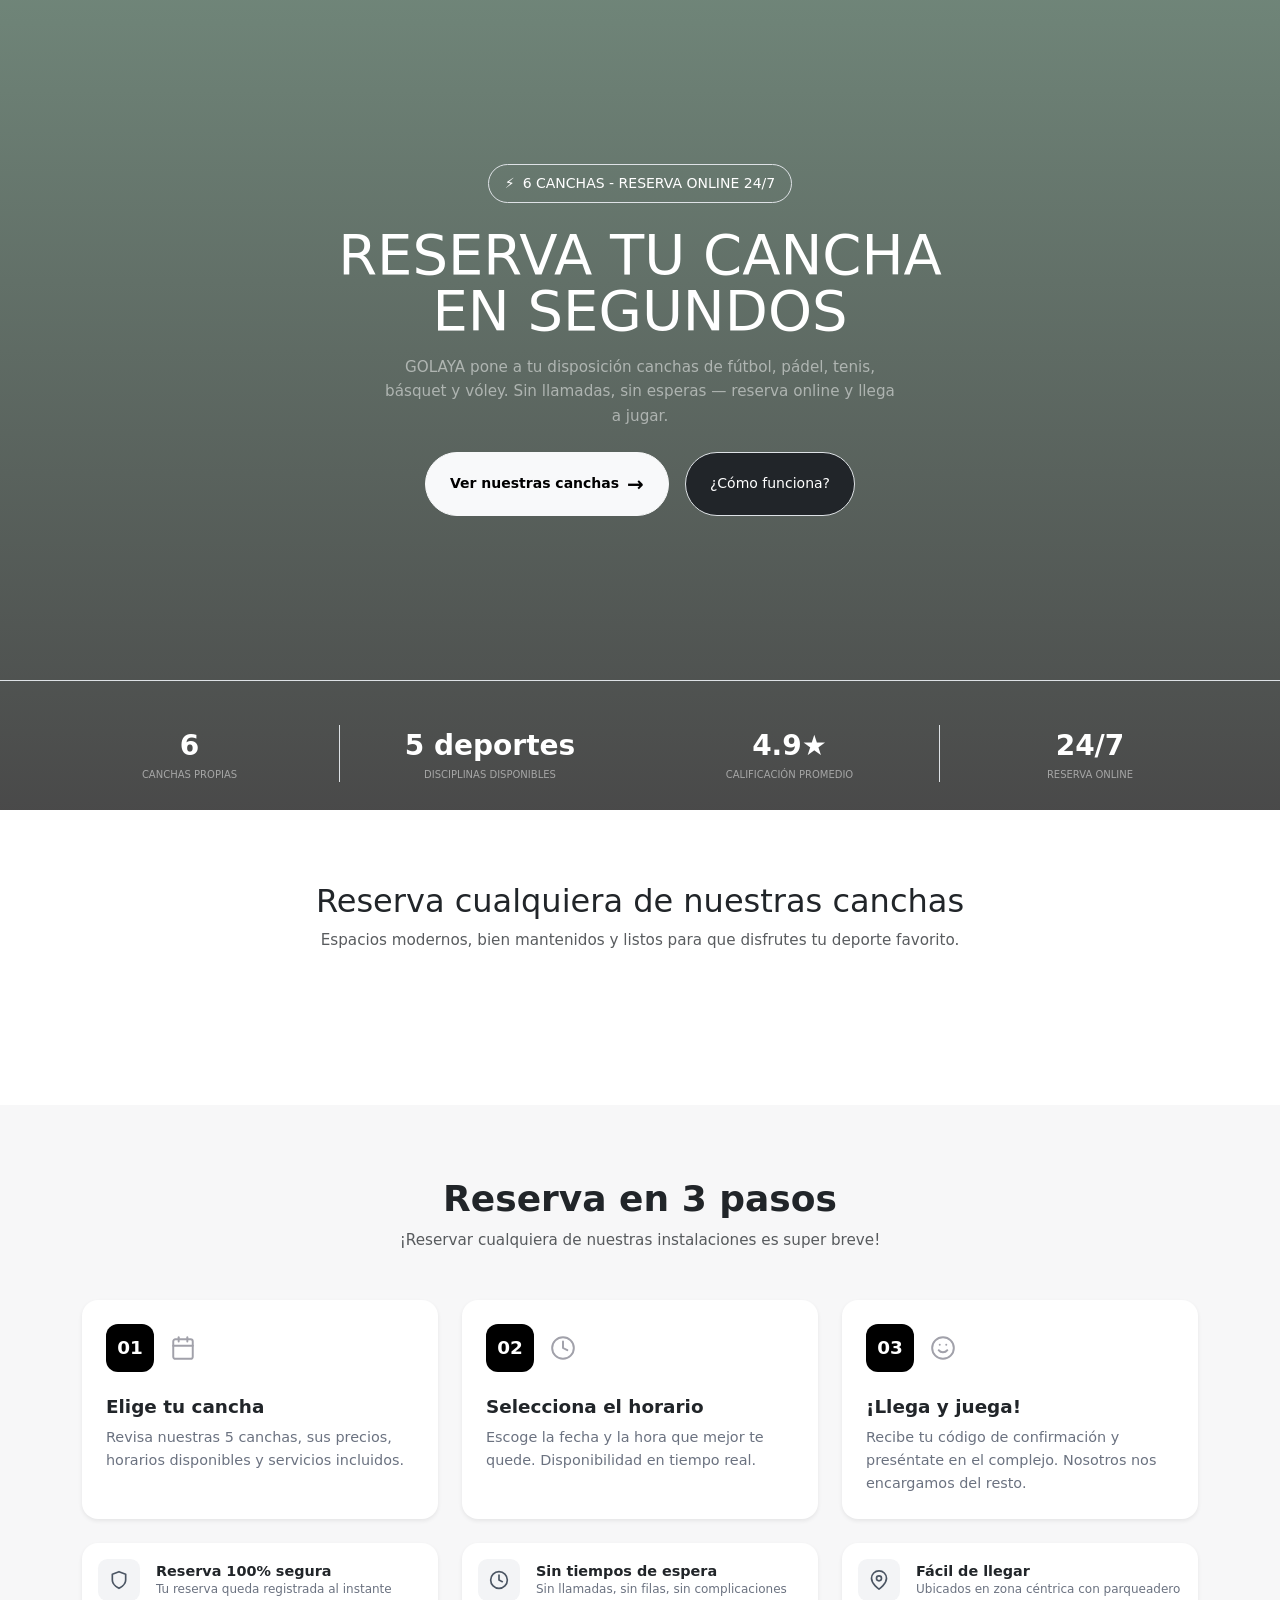
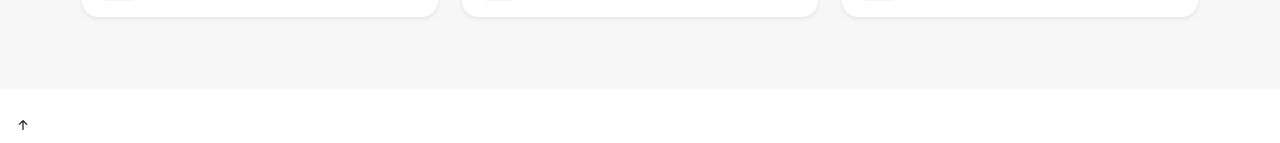
==== index.html @ 854841cc "INITIAL STATE" ====
<!doctype html>
<html lang="es">
  <head>
    <meta charset="UTF-8" />
    <meta name="viewport" content="width=device-width, initial-scale=1.0" />
    <title>GOLAYA - Reserva de Canchas Deportivas</title>
    <link rel="icon" type="image/x-icon" href="./assets/icons/favicon/favicon.ico" />
    <link rel="icon" type="image/png" sizes="16x16" href="./assets/icons/favicon/favicon-16x16.png" />
    <link rel="icon" type="image/png" sizes="32x32" href="./assets/icons/favicon/favicon-32x32.png" />
    <link rel="apple-touch-icon" sizes="180x180" href="./assets/icons/favicon/apple-touch-icon.png" />
    <link rel="manifest" href="./assets/icons/favicon/site.webmanifest" />

    <!-- Google Fonts (Brand Kit: Inter & Bebas Neue) -->
    <link rel="preconnect" href="https://fonts.googleapis.com" />
    <link rel="preconnect" href="https://fonts.gstatic.com" crossorigin />
    <link
      href="https://fonts.googleapis.com/css2?family=Bebas+Neue&amp;family=Inter:wght@400;500;700;800&amp;display=swap"
      rel="stylesheet" />
    <!-- BOOTSTRAP -->
    <link href="https://cdn.jsdelivr.net/npm/bootstrap@5.3.3/dist/css/bootstrap.min.css" rel="stylesheet" />
    <link rel="stylesheet" href="https://cdn.jsdelivr.net/npm/bootstrap-icons@1.13.1/font/bootstrap-icons.min.css" />
    <!-- COMPONENTES -->
    <link rel="stylesheet" href="./css/components/navbar-footer.css" />
    <!-- ESTILOS PERSONALIZADOS -->
    <link rel="stylesheet" href="./css/views/index.css" />
  </head>

  <body>
    <app-navbar></app-navbar>

    <!-- Sección principal de la página Index -->
    <main>
      <section class="text-white d-flex flex-column justify-content-between hero-section">
        <div class="container d-flex flex-column align-items-center justify-content-center flex-grow-1 text-center px-4 py-5">
          <div
            class="d-inline-flex align-items-center gap-2 rounded-pill px-3 py-2 mb-4 border border-white-50 bg-brand-dark-green bg-opacity-60 small tracking-wider">
            <span>⚡</span> 6 CANCHAS - RESERVA ONLINE 24/7
          </div>

          <h1 class="display-4 fw-black text-uppercase mb-3 lh-1 tracking-tight text-white max-w-650 brand-heading">
            Reserva tu cancha en segundos
          </h1>

          <p class="text-white-50 mb-4 text-md-custom max-w-520">
            GOLAYA pone a tu disposición canchas de fútbol, pádel, tenis, básquet y vóley. Sin llamadas, sin esperas — reserva
            online y llega a jugar.
          </p>

          <div class="d-flex flex-column gap-3 text-nowrap justify-content-center flex-sm-row">
            <a
              href="#instalaciones"
              class="btn btn-light text-brand-dark fw-bold px-4 py-3 rounded-pill d-flex align-items-center justify-content-center gap-2 transition-base text-sm-custom">
              Ver nuestras canchas
              <span class="fs-5">&rarr;</span>
            </a>
            <a
              href="#proceso"
              class="btn btn-dark border border-white-50 text-white fw-medium px-4 py-3 rounded-pill d-flex align-items-center justify-content-center transition-base bg-opacity-25 text-sm-custom">
              ¿Cómo funciona?
            </a>
          </div>
        </div>

        <div class="w-100 py-4 border-top border-white-10 bg-brand-dark">
          <div class="container-fluid px-4 px-lg-5">
            <div class="row text-center g-3 my-1">
              <div class="col-6 col-md-3 border-end border-white-10">
                <div class="fw-bold fs-3 text-white">6</div>
                <div class="text-white-50 text-uppercase text-xxs-custom tracking-wider">Canchas Propias</div>
              </div>
              <div class="col-6 col-md-3 border-end-md border-white-10">
                <div class="fw-bold fs-3 text-white">5 deportes</div>
                <div class="text-white-50 text-uppercase text-xxs-custom tracking-wider">Disciplinas Disponibles</div>
              </div>
              <div class="col-6 col-md-3 border-end border-white-10">
                <div class="fw-bold fs-3 text-white">4.9★</div>
                <div class="text-white-50 text-uppercase text-xxs-custom tracking-wider">Calificación Promedio</div>
              </div>
              <div class="col-6 col-md-3">
                <div class="fw-bold fs-3 text-white">24/7</div>
                <div class="text-white-50 text-uppercase text-xxs-custom tracking-wider">Reserva Online</div>
              </div>
            </div>
          </div>
        </div>
      </section>

      <!-- Sección donde se muestras las instalaciones -->

      <section id="instalaciones" class="py-5 bg-white">
        <div class="container py-4">
          <header class="text-center mb-5">
            <h2 class="fs-2 fw-extrabold text-brand-dark tracking-tight brand-heading">Reserva cualquiera de nuestras canchas</h2>
            <p class="text-muted mx-auto mt-2 mb-0 text-md-custom">
              Espacios modernos, bien mantenidos y listos para que disfrutes tu deporte favorito.
            </p>
          </header>

          <div id="filtro-deportes" class="filtro-deportes"></div>

          <div id="contenedor-instalaciones" class="row g-3 align-items-stretch"></div>
        </div>
      </section>

      <!-- Contenedor donde JS inyectará los modales dinámicos -->
      <div id="contenedor-modales"></div>
    </main>

    <!-- SECCIÓN PROCESO -->
    <section id="proceso" class="py-4 my-3 bg-process-section">
      <div class="container py-5">
        <!-- Cabecera de Sección -->
        <header class="text-center mb-5">
          <h2 class="fw-bolder text-dark mb-0 brand-heading" style="font-size: 2.25rem">Reserva en 3 pasos</h2>

          <p class="text-muted mx-auto mt-2 mb-0 text-md-custom">
            ¡Reservar cualquiera de nuestras instalaciones es super breve!
          </p>
        </header>

        <!-- Tarjetas Principales (Los 3 pasos) -->
        <div class="row g-4 mb-4">
          <!-- Paso 1 -->
          <div class="col-12 col-md-4">
            <div class="card border-0 shadow-sm p-4 h-100 step-card-custom bg-white">
              <div class="d-flex align-items-center gap-3 mb-4">
                <div class="step-number-box">01</div>
                <!-- Ícono Calendario -->
                <svg
                  class="step-icon-color"
                  width="26"
                  height="26"
                  fill="none"
                  stroke="currentColor"
                  stroke-width="1.8"
                  viewBox="0 0 24 24"
                  stroke-linecap="round"
                  stroke-linejoin="round">
                  <rect x="3" y="4" width="18" height="18" rx="2" ry="2"></rect>
                  <line x1="16" y1="2" x2="16" y2="6"></line>
                  <line x1="8" y1="2" x2="8" y2="6"></line>
                  <line x1="3" y1="10" x2="21" y2="10"></line>
                </svg>
              </div>
              <h3 class="fw-bold mb-2 text-dark title-step-h3 brand-heading">Elige tu cancha</h3>
              <p class="text-custom-gray mb-0 text-step-p">
                Revisa nuestras 5 canchas, sus precios, horarios disponibles y servicios incluidos.
              </p>
            </div>
          </div>

          <!-- Paso 2 -->
          <div class="col-12 col-md-4">
            <div class="card border-0 shadow-sm p-4 h-100 step-card-custom bg-white">
              <div class="d-flex align-items-center gap-3 mb-4">
                <div class="step-number-box">02</div>
                <!-- Ícono Reloj -->
                <svg
                  class="step-icon-color"
                  width="26"
                  height="26"
                  fill="none"
                  stroke="currentColor"
                  stroke-width="1.8"
                  viewBox="0 0 24 24"
                  stroke-linecap="round"
                  stroke-linejoin="round">
                  <circle cx="12" cy="12" r="10"></circle>
                  <polyline points="12 6 12 12 16 14"></polyline>
                </svg>
              </div>
              <h3 class="fw-bold mb-2 text-dark title-step-h3 brand-heading">Selecciona el horario</h3>
              <p class="text-custom-gray mb-0 text-step-p">
                Escoge la fecha y la hora que mejor te quede. Disponibilidad en tiempo real.
              </p>
            </div>
          </div>

          <!-- Paso 3 -->
          <div class="col-12 col-md-4">
            <div class="card border-0 shadow-sm p-4 h-100 step-card-custom bg-white">
              <div class="d-flex align-items-center gap-3 mb-4">
                <div class="step-number-box">03</div>
                <!-- Ícono Cara Feliz -->
                <svg
                  class="step-icon-color"
                  width="26"
                  height="26"
                  fill="none"
                  stroke="currentColor"
                  stroke-width="1.8"
                  viewBox="0 0 24 24"
                  stroke-linecap="round"
                  stroke-linejoin="round">
                  <circle cx="12" cy="12" r="10"></circle>
                  <path d="M8 14s1.5 2 4 2 4-2 4-2"></path>
                  <line x1="9" y1="9" x2="9.01" y2="9"></line>
                  <line x1="15" y1="9" x2="15.01" y2="9"></line>
                </svg>
              </div>
              <h3 class="fw-bold mb-2 text-dark title-step-h3 brand-heading">¡Llega y juega!</h3>
              <p class="text-custom-gray mb-0 text-step-p">
                Recibe tu código de confirmación y preséntate en el complejo. Nosotros nos encargamos del resto.
              </p>
            </div>
          </div>
        </div>

        <!-- Tarjetas Pequeñas Inferiores -->
        <div class="row g-4">
          <!-- Beneficio 1 -->
          <div class="col-12 col-md-4">
            <div class="card border-0 shadow-sm p-3 step-card-custom bg-white d-flex flex-row align-items-center gap-3">
              <div class="feature-icon-box">
                <!-- Ícono Escudo -->
                <svg
                  width="20"
                  height="20"
                  fill="none"
                  stroke="currentColor"
                  stroke-width="2"
                  viewBox="0 0 24 24"
                  stroke-linecap="round"
                  stroke-linejoin="round">
                  <path d="M12 22s8-4 8-10V5l-8-3-8 3v7c0 6 8 10 8 10z"></path>
                </svg>
              </div>
              <div>
                <h4 class="fw-bold text-dark mb-0 feature-title brand-heading">Reserva 100% segura</h4>
                <p class="text-custom-gray mb-0 feature-text">Tu reserva queda registrada al instante</p>
              </div>
            </div>
          </div>

          <!-- Beneficio 2 -->
          <div class="col-12 col-md-4">
            <div class="card border-0 shadow-sm p-3 step-card-custom bg-white d-flex flex-row align-items-center gap-3">
              <div class="feature-icon-box">
                <!-- Ícono Reloj Mini -->
                <svg
                  width="20"
                  height="20"
                  fill="none"
                  stroke="currentColor"
                  stroke-width="2"
                  viewBox="0 0 24 24"
                  stroke-linecap="round"
                  stroke-linejoin="round">
                  <circle cx="12" cy="12" r="10"></circle>
                  <polyline points="12 6 12 12 16 14"></polyline>
                </svg>
              </div>
              <div>
                <h4 class="fw-bold text-dark mb-0 feature-title brand-heading">Sin tiempos de espera</h4>
                <p class="text-custom-gray mb-0 feature-text">Sin llamadas, sin filas, sin complicaciones</p>
              </div>
            </div>
          </div>

          <!-- Beneficio 3 -->
          <div class="col-12 col-md-4">
            <div class="card border-0 shadow-sm p-3 step-card-custom bg-white d-flex flex-row align-items-center gap-3">
              <div class="feature-icon-box">
                <!-- Ícono Mapa/Ubicación -->
                <svg
                  width="20"
                  height="20"
                  fill="none"
                  stroke="currentColor"
                  stroke-width="2"
                  viewBox="0 0 24 24"
                  stroke-linecap="round"
                  stroke-linejoin="round">
                  <path d="M21 10c0 7-9 13-9 13s-9-6-9-13a9 9 0 0 1 18 0z"></path>
                  <circle cx="12" cy="10" r="3"></circle>
                </svg>
              </div>
              <div>
                <h4 class="fw-bold text-dark mb-0 feature-title brand-heading">Fácil de llegar</h4>
                <p class="text-custom-gray mb-0 feature-text">Ubicados en zona céntrica con parqueadero</p>
              </div>
            </div>
          </div>
        </div>
      </div>
    </section>
    <!-- -----------------------footer -------------------------->
    <app-footer></app-footer>
    <!-- -----------------------Fin footer -------------------------->

    <button id="btnScrollTop" class="btn btn-brand" aria-label="Subir al inicio">
      <svg width="20" height="20" fill="currentColor" viewBox="0 0 16 16">
        <path
          fill-rule="evenodd"
          d="M8 12a.5.5 0 0 0 .5-.5V5.707l2.146 2.147a.5.5 0 0 0 .708-.708l-3-3a.5.5 0 0 0-.708 0l-3 3a.5.5 0 1 0 .708.708L7.5 5.707V11.5a.5.5 0 0 0 .5.5z" />
      </svg>
    </button>
    <script src="https://cdn.jsdelivr.net/npm/bootstrap@5.3.3/dist/js/bootstrap.bundle.min.js" defer></script>
    <script type="module" src="js/views/index.js"></script>
    <script src="js/componets/ball-logo.js"></script>
    <script src="js/componets/nav_footer.js"></script>
  </body>
</html>
---- css/views/index.css ----
/* Creamos las variables de los colores de la paleta que vamos a utilizar */
@import '../global.css';
.bg-brand-dark-green {
  background-color: var(--color-terceario);
}
.bg-brand-mid-green {
  background-color: var(--color-secundario);
}

.cursor-pointer {
  cursor: pointer;
}
.max-w-650 {
  max-width: 650px;
}
.max-w-520 {
  max-width: 520px;
  margin-left: auto;
  margin-right: auto;
}
.text-md-custom {
  font-size: 0.95rem;
  line-height: 1.6;
}
.text-sm-custom {
  font-size: 0.875rem;
}
.text-xs-custom {
  font-size: 11px;
}
.text-xxs-custom {
  font-size: 10px;
}

/* Estilos Sección Principal */
.hero-section {
  min-height: 90vh;
  background:
    linear-gradient(rgba(34, 67, 48, 0.65), rgba(28, 28, 28, 0.8)),
    url('https://raw.githubusercontent.com/CamiloBermeo/devPortes/develop/assets/img/fondo.webp') center/cover no-repeat;
}

/* Fondo de la sección similar al de la imagen */
.bg-process-section {
  background-color: #f7f7f8;
}

/* Espaciado de letras para el subtítulo (PROCESO) */
.tracking-widest {
  letter-spacing: 2px;
}

/* Efecto hover suave para las tarjetas */
.step-card-custom {
  border-radius: 1rem;
  transition:
    transform 0.2s ease-in-out,
    box-shadow 0.2s ease;
}
.step-card-custom:hover {
  transform: translateY(-5px);
  box-shadow: 0 0.5rem 1.5rem rgba(0, 0, 0, 0.08);
}

/* Cajas negras para los números (01, 02, 03) */
.step-number-box {
  width: 48px;
  height: 48px;
  background-color: #000000;
  color: #ffffff;
  border-radius: 0.75rem;
  display: flex;
  align-items: center;
  justify-content: center;
  font-weight: 800;
  font-size: 1.15rem;
}

/* Color específico para los iconos al lado de los números */
.step-icon-color {
  color: #a1a1aa;
}

/* Cajas grises claras para los iconos de las tarjetas inferiores */
.feature-icon-box {
  width: 42px;
  height: 42px;
  background-color: #f3f4f6;
  border-radius: 0.6rem;
  display: flex;
  align-items: center;
  justify-content: center;
  color: #4b5563;
  flex-shrink: 0; /* Evita que el ícono se aplaste */
}

/* Colores de texto ajustados a la imagen */
.text-custom-gray {
  color: #6b7280;
}
.title-step-h3 {
  font-size: 1.15rem;
}
.text-step-p {
  font-size: 0.9rem;
  line-height: 1.6;
}
.feature-title {
  font-size: 0.9rem;
}
.feature-text {
  font-size: 0.75rem;
}

/* Estos son los estilos para la galeria de imagenes */
.gallery-img-container {
  position: relative;
  overflow: hidden;
  border-radius: 1rem;
  display: block;
  width: 100%;
}

.gallery-img-container img {
  position: absolute;
  top: 0;
  left: 0;
  width: 100%;
  height: 100%;
  object-fit: cover;
  transition:
    transform 0.3s ease-in-out,
    filter 0.3s ease-in-out;
}

.gallery-img-container:hover img {
  transform: scale(1.05);
  filter: brightness(0.9);
}

/* Damos estilos para obtener las proporsiones exactas */
.gallery-img-sub {
  aspect-ratio: 4/3;
}

.gallery-img-main {
  min-height: 350px;
  height: 100%;
}

@media (min-width: 768px) {
  .gallery-img-main {
    min-height: 100%;
  }
}

.img-grayscale img {
  filter: grayscale(100%);
}

.img-grayscale:hover img {
  filter: grayscale(0%);
}

/* ==========================================================================
   FILTRO DE DEPORTES
   ========================================================================== */

.filtro-deportes {
  display: flex;
  flex-wrap: wrap;
  justify-content: center;
  gap: 12px;
  margin-bottom: 2rem;
}

.filtro-deporte-btn {
  width: 80px;
  height: 80px;
  border-radius: 50%;
  border: 2px solid var(--color-terceario);
  background: #ffffff;
  color: var(--color-terceario);
  font-size: 0.7rem;
  font-weight: 700;
  text-align: center;
  cursor: pointer;
  display: flex;
  align-items: center;
  justify-content: center;
  padding: 8px;
  line-height: 1.2;
  transition:
    background 0.25s ease,
    color 0.25s ease,
    transform 0.25s ease,
    box-shadow 0.25s ease;
}

.filtro-deporte-btn:hover {
  transform: translateY(-3px);
  box-shadow: 0 6px 16px rgba(34, 67, 48, 0.2);
}

.filtro-deporte-btn.active {
  background: var(--color-primario);
  color: #ffffff;
  border-color: var(--color-primario);
  box-shadow: 0 4px 12px rgba(64, 182, 34, 0.35);
}

/* ==========================================================================
   GALERÍA FLEXBOX
   ========================================================================== */

.gallery-bento-grid {
  display: flex;
  flex-wrap: wrap;
  gap: 12px;
}

/* --- Cards --- */

.gallery-bento-item {
  position: relative;
  border-radius: 1rem;
  overflow: hidden;
  cursor: pointer;
  background-color: #0b0f19;
  flex: 0 0 calc(33.333% - 8px);
  height: 280px;
  transition:
    transform 0.35s cubic-bezier(0.16, 1, 0.3, 1),
    box-shadow 0.35s cubic-bezier(0.16, 1, 0.3, 1);
}

.gallery-bento-item:first-child {
  flex: 0 0 calc(66.666% - 4px);
}

.gallery-bento-item:last-child {
  flex-grow: 1;
}

.gallery-bento-item img {
  width: 100%;
  height: 100%;
  object-fit: cover;
  display: block;
  transition:
    transform 0.4s cubic-bezier(0.25, 1, 0.5, 1),
    filter 0.4s ease;
}

/* Degradado para legibilidad */
.gallery-bento-item::before {
  content: '';
  position: absolute;
  inset: 0;
  background: linear-gradient(to top, rgba(15, 23, 42, 0.82) 0%, rgba(15, 23, 42, 0.15) 45%, transparent 100%);
  z-index: 1;
  transition: opacity 0.3s ease;
}

/* Overlay de texto */
.gallery-bento-overlay {
  position: absolute;
  inset: 0;
  padding: 18px 20px;
  z-index: 2;
  pointer-events: none;
  display: flex;
  flex-direction: column;
  justify-content: space-between;
}

.gallery-bento-titulo {
  color: #ffffff;
  font-weight: 700;
  font-size: 0.95rem;
  line-height: 1.2;
  margin: 0;
  text-shadow: 0 1px 3px rgba(0, 0, 0, 0.5);
}

.gallery-bento-item:first-child .gallery-bento-titulo {
  font-size: 1.3rem;
}

/* Botón centrado "Más info" */
.gallery-bento-btn {
  position: absolute;
  top: 50%;
  left: 50%;
  transform: translate(-50%, -50%);
  padding: 8px 22px;
  background: rgba(255, 255, 255, 0.85);
  color: var(--color-texto);
  font-size: 0.82rem;
  font-weight: 700;
  border-radius: 50px;
  backdrop-filter: blur(5px);
  -webkit-backdrop-filter: blur(5px);
  box-shadow: 0 3px 12px rgba(0, 0, 0, 0.2);
  opacity: 0;
  pointer-events: none;
  transition:
    opacity 0.25s ease,
    background 0.2s ease;
  white-space: nowrap;
}

.gallery-bento-item:first-child .gallery-bento-btn {
  padding: 10px 26px;
  font-size: 0.9rem;
}

.gallery-bento-item:hover .gallery-bento-btn {
  opacity: 1;
  pointer-events: auto;
}

.gallery-bento-btn:hover {
  background: #ffffff;
}

/* Badges de tipo + precio */
.gallery-bento-badges {
  display: flex;
  gap: 6px;
  justify-content: flex-end;
}

.gallery-bento-badge {
  display: inline-flex;
  align-items: center;
  padding: 3px 10px;
  border-radius: 20px;
  font-size: 0.65rem;
  font-weight: 700;
  letter-spacing: 0.02em;
  backdrop-filter: blur(6px);
  -webkit-backdrop-filter: blur(6px);
}

.gallery-bento-item:first-child .gallery-bento-badge {
  font-size: 0.75rem;
  padding: 4px 12px;
}

.gallery-bento-badge-tipo {
  background: rgba(255, 255, 255, 0.88);
  color: var(--color-terceario);
}

.gallery-bento-badge-precio {
  background: rgba(34, 67, 48, 0.85);
  color: #ffffff;
}

/* Hover */
.gallery-bento-item:hover {
  transform: translateY(-4px);
  box-shadow: 0 14px 28px -4px rgba(0, 0, 0, 0.3);
}

.gallery-bento-item:hover img {
  transform: scale(1.06);
  filter: brightness(0.88);
}

.gallery-bento-item:hover::before {
  opacity: 0.95;
}

.gallery-bento-item:active {
  transform: scale(0.98);
}

/* Una sola cancha */
.gallery-bento-grid.gallery-bento-single {
  display: block;
}

.gallery-bento-grid.gallery-bento-single .gallery-bento-item {
  flex: none;
  width: 100%;
  height: 400px;
}

/* ==========================================================================
   RESPONSIVE — TABLET
   ========================================================================== */

@media (max-width: 1199.98px) {
  .filtro-deporte-btn {
    width: 70px;
    height: 70px;
    font-size: 0.65rem;
  }

  .gallery-bento-item {
    flex: 0 0 calc(50% - 6px);
    height: 250px;
  }

  .gallery-bento-item:first-child {
    flex: 0 0 100%;
  }
}

/* ==========================================================================
   RESPONSIVE — MÓVIL
   ========================================================================== */

@media (max-width: 767.98px) {
  .filtro-deportes {
    flex-wrap: nowrap;
    overflow-x: auto;
    justify-content: flex-start;
    padding-bottom: 8px;
    -webkit-overflow-scrolling: touch;
    scrollbar-width: none;
  }

  .filtro-deportes::-webkit-scrollbar {
    display: none;
  }

  .filtro-deporte-btn {
    width: 64px;
    height: 64px;
    font-size: 0.6rem;
    flex-shrink: 0;
  }

  .gallery-bento-grid {
    gap: 10px;
  }

  .gallery-bento-item {
    flex: 0 0 calc(50% - 5px);
    height: 220px;
  }

  .gallery-bento-item:first-child {
    flex: 0 0 100%;
  }

  .gallery-bento-titulo {
    font-size: 0.8rem;
  }

  .gallery-bento-item:first-child .gallery-bento-titulo {
    font-size: 1rem;
  }

  .gallery-bento-overlay {
    padding: 12px 14px;
  }

  .gallery-bento-badge {
    font-size: 0.55rem;
    padding: 2px 7px;
  }

  .gallery-bento-item:first-child .gallery-bento-badge {
    font-size: 0.65rem;
    padding: 3px 10px;
  }

  .gallery-bento-btn {
    font-size: 0.72rem;
    padding: 6px 16px;
  }

  .gallery-bento-item:first-child .gallery-bento-btn {
    font-size: 0.82rem;
    padding: 8px 22px;
  }

  /* Modal mobile: centrado + scrollable */
  .modal.show {
    display: flex;
    align-items: center;
    justify-content: center;
    padding: 0.5rem;
  }

  .modal-dialog {
    margin: 0;
    max-width: calc(100% - 1rem);
    max-height: calc(100dvh - 1rem);
  }

  .modal-content {
    max-height: calc(100dvh - 1rem);
    overflow-y: auto;
  }

  .modal-img-wrapper {
    height: 160px;
  }

  .modal .border-top {
    flex-wrap: wrap;
  }

  .modal .border-top > div,
  .modal .border-top > a {
    flex: 1 1 100%;
  }

  .modal .border-top > a {
    white-space: normal !important;
    text-align: center;
    font-size: 0.82rem;
    text-wrap: balance;
  }
}

@media (max-width: 575.98px) {
  .gallery-bento-grid {
    gap: 10px;
  }

  .gallery-bento-item {
    flex: 0 0 100%;
    height: 280px;
  }

  .gallery-bento-grid.gallery-bento-single .gallery-bento-item {
    height: 300px;
  }
}

/* ==========================================================================
   MODAL IMAGEN
   ========================================================================== */

.modal-img-wrapper {
  height: 220px;
}

@media (min-width: 768px) {
  .modal-img-wrapper {
    height: 400px;
    min-height: unset;
    max-height: 400px;
    overflow: hidden;
  }

  .modal-lg {
    max-width: 720px;
  }
}

/* Badges dentro del modal */
.modal-content .badge.bg-brand-dark {
  background-color: var(--color-terceario) !important;
  color: #ffffff;
}

.modal-content .badge.bg-secondary {
  background-color: #64748b !important;
  color: #ffffff;
}
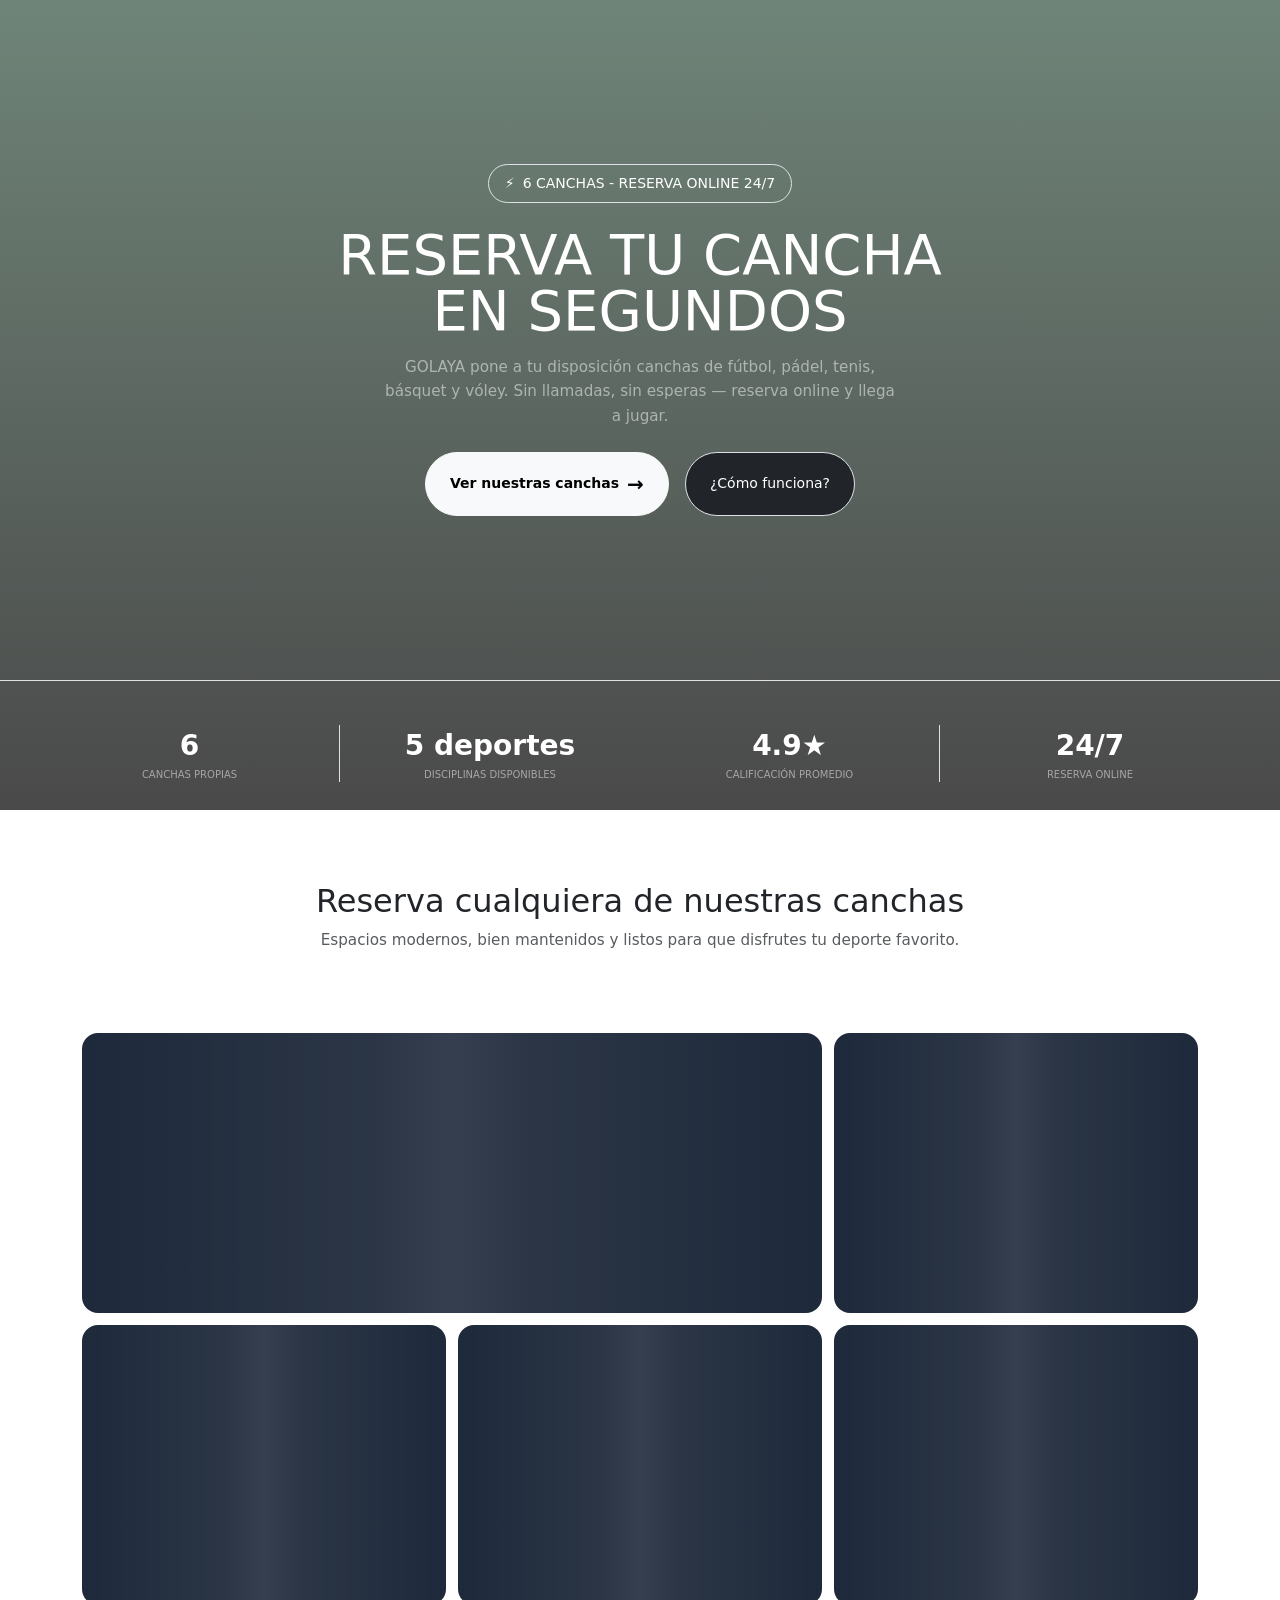
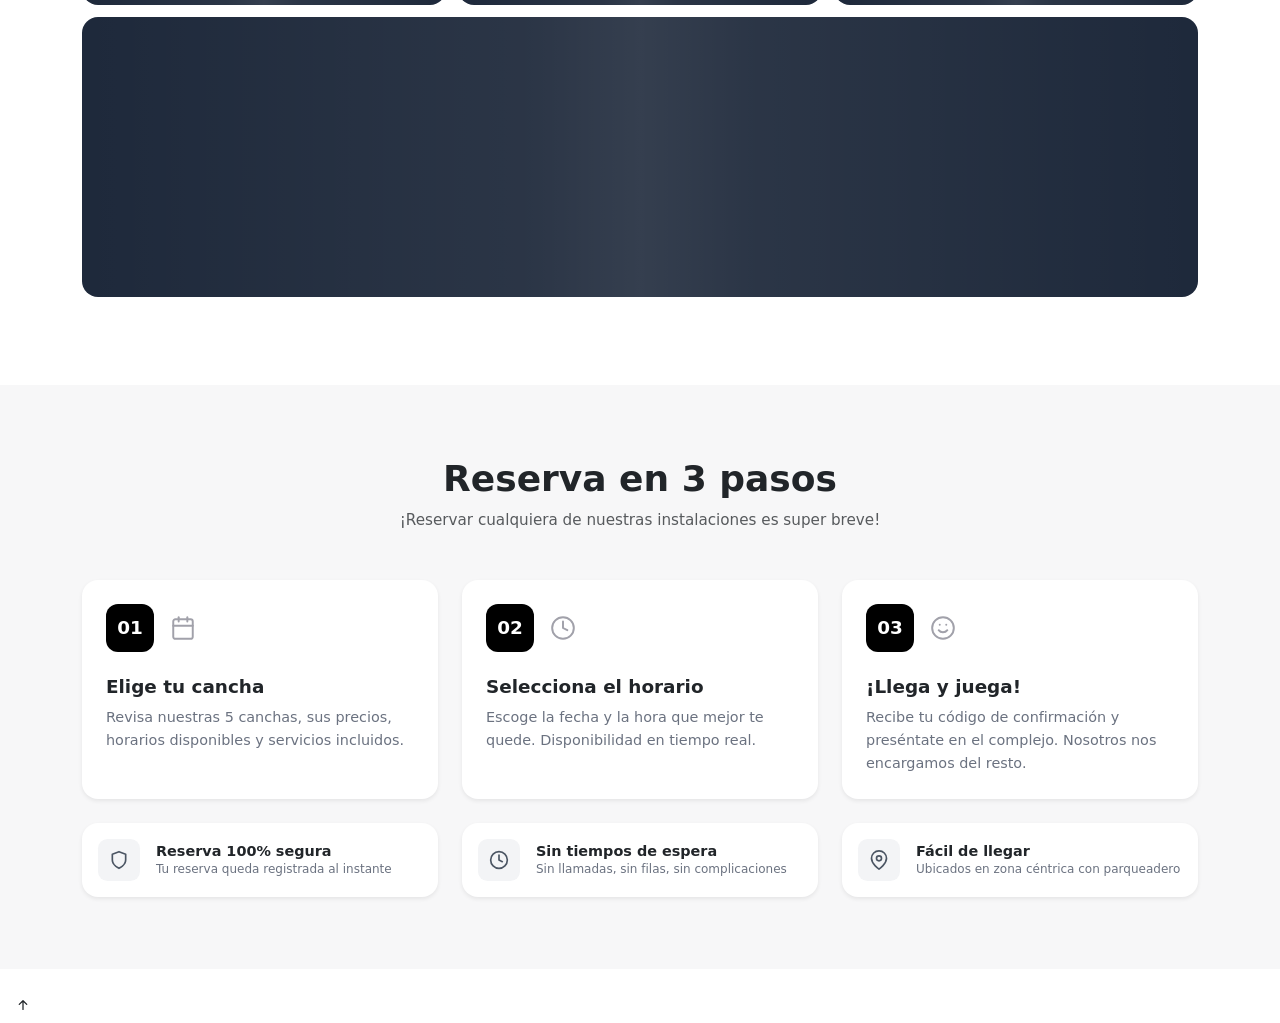
==== commit 7635f9b4: "Skeleton cards" ====
--- a/index.html
+++ b/index.html
@@ -98,7 +98,16 @@
 
           <div id="filtro-deportes" class="filtro-deportes"></div>
 
-          <div id="contenedor-instalaciones" class="row g-3 align-items-stretch"></div>
+          <div id="contenedor-instalaciones" class="row g-3 align-items-stretch">
+            <div class="gallery-bento-grid skeleton-grid">
+              <div class="skeleton-card"></div>
+              <div class="skeleton-card"></div>
+              <div class="skeleton-card"></div>
+              <div class="skeleton-card"></div>
+              <div class="skeleton-card"></div>
+              <div class="skeleton-card"></div>
+            </div>
+          </div>
         </div>
       </section>
 
--- a/css/views/index.css
+++ b/css/views/index.css
@@ -565,3 +565,84 @@
   background-color: #64748b !important;
   color: #ffffff;
 }
+
+/* ==========================================================================
+   SKELETON LOADING
+   ========================================================================== */
+
+.skeleton-grid {
+  display: flex;
+  flex-wrap: wrap;
+  gap: 12px;
+}
+
+.skeleton-card {
+  flex: 0 0 calc(33.333% - 8px);
+  height: 280px;
+  border-radius: 1rem;
+  background-color: #1e293b;
+  position: relative;
+  overflow: hidden;
+}
+
+.skeleton-card:first-child {
+  flex: 0 0 calc(66.666% - 4px);
+}
+
+.skeleton-card:last-child {
+  flex-grow: 1;
+}
+
+.skeleton-card::after {
+  content: '';
+  position: absolute;
+  inset: 0;
+  background: linear-gradient(
+    90deg,
+    transparent 0%,
+    rgba(255, 255, 255, 0.06) 40%,
+    rgba(255, 255, 255, 0.1) 50%,
+    rgba(255, 255, 255, 0.06) 60%,
+    transparent 100%
+  );
+  animation: shimmer 1.8s ease-in-out infinite;
+}
+
+@keyframes shimmer {
+  0%   { transform: translateX(-100%); }
+  100% { transform: translateX(100%); }
+}
+
+/* Skeleton responsive */
+@media (max-width: 1199.98px) {
+  .skeleton-card {
+    flex: 0 0 calc(50% - 6px);
+    height: 250px;
+  }
+
+  .skeleton-card:first-child {
+    flex: 0 0 100%;
+  }
+}
+
+@media (max-width: 767.98px) {
+  .skeleton-grid {
+    gap: 10px;
+  }
+
+  .skeleton-card {
+    flex: 0 0 calc(50% - 5px);
+    height: 220px;
+  }
+
+  .skeleton-card:first-child {
+    flex: 0 0 100%;
+  }
+}
+
+@media (max-width: 575.98px) {
+  .skeleton-card {
+    flex: 0 0 100%;
+    height: 280px;
+  }
+}
